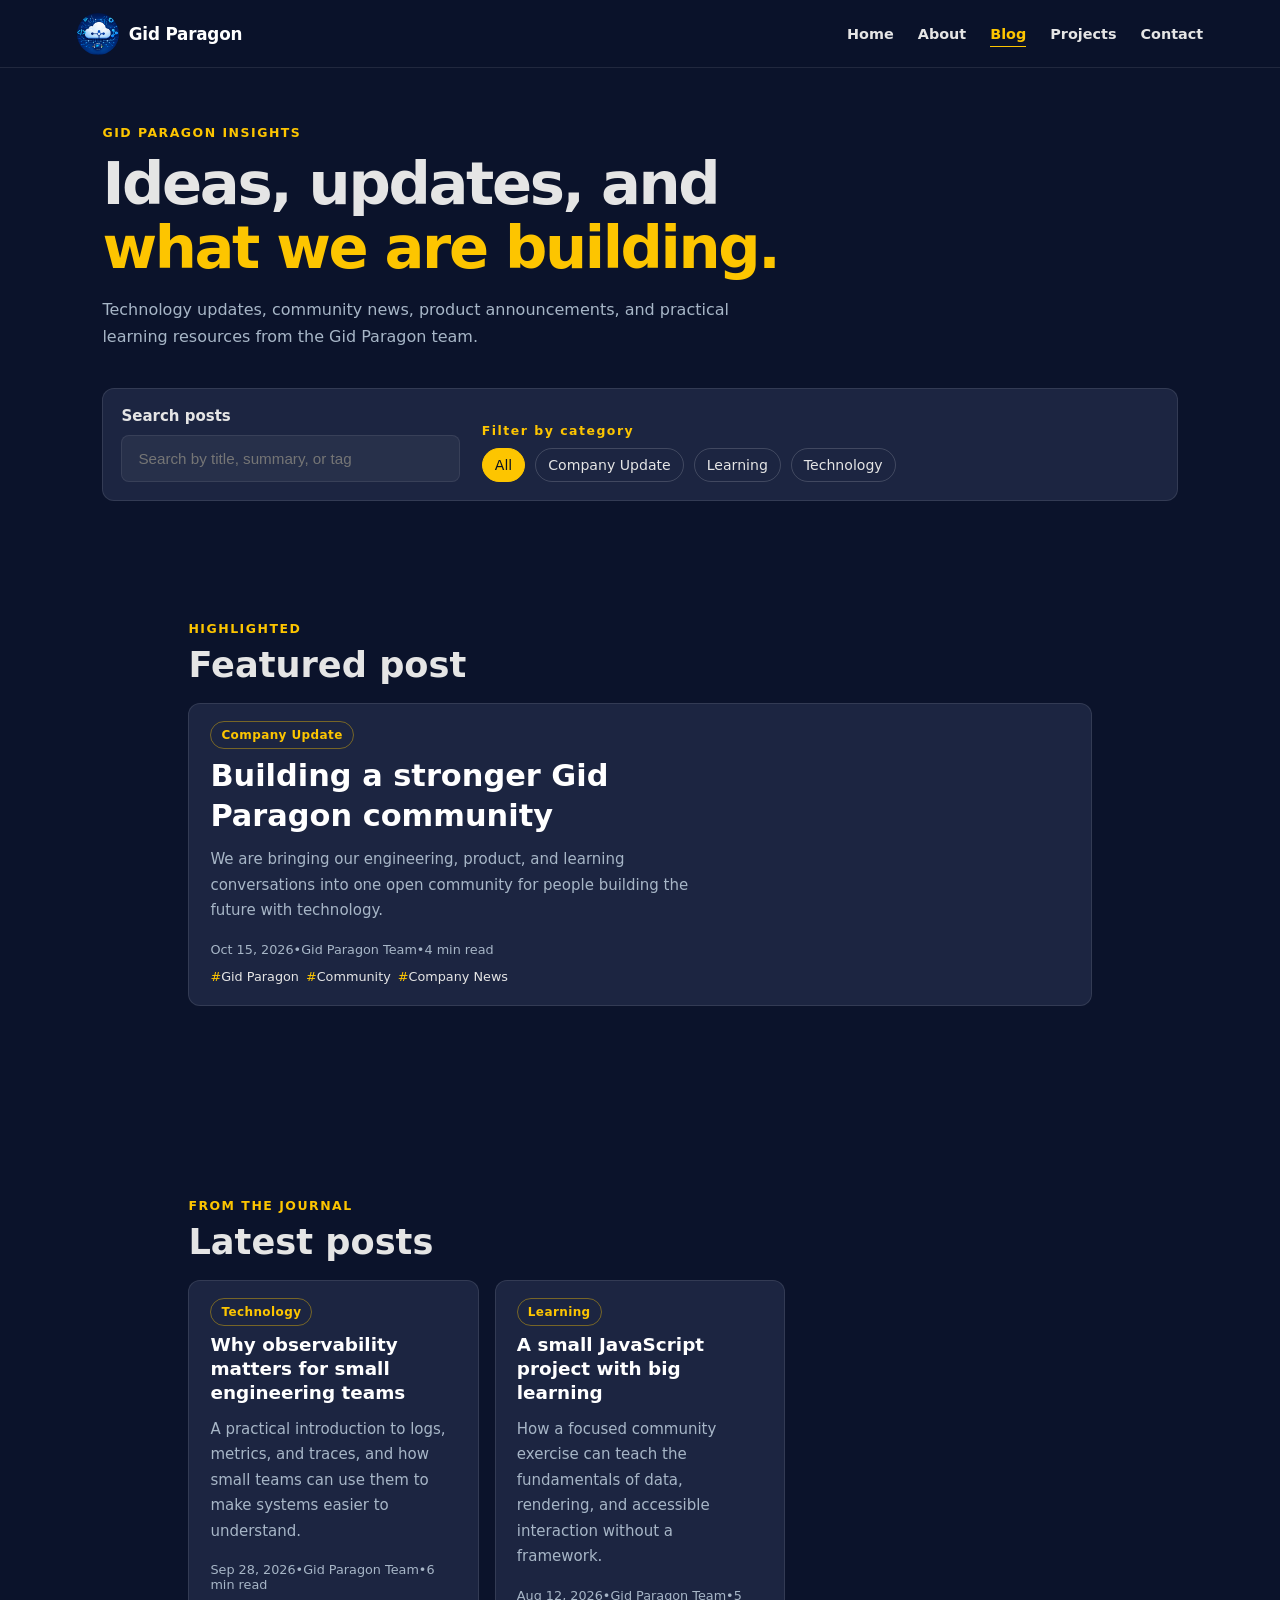
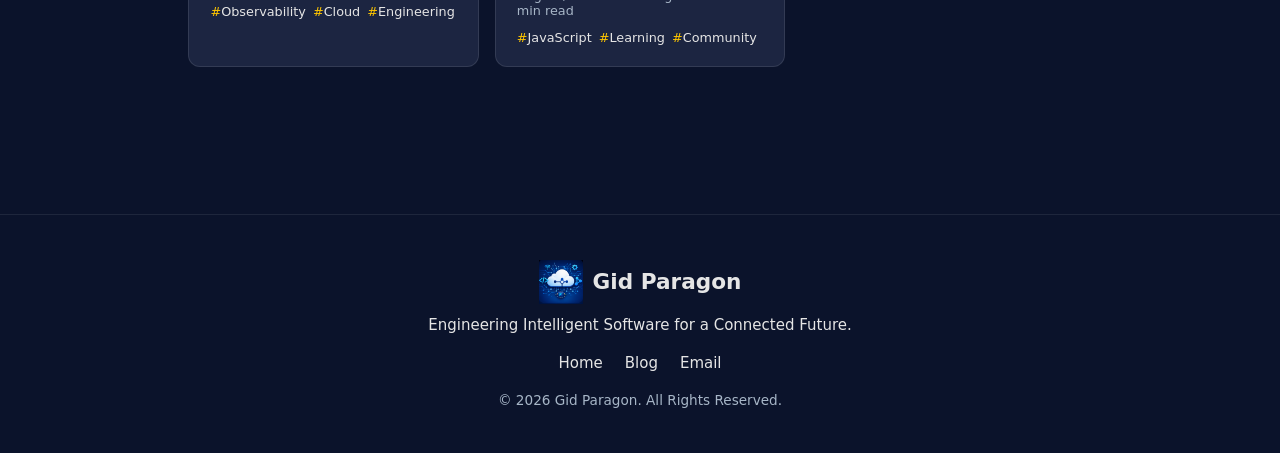
==== blog.html @ 224b21d1 "added ChainDev html file" ====
<!DOCTYPE html>
<html lang="en">
<head>
    <meta charset="UTF-8">
    <meta name="viewport" content="width=device-width, initial-scale=1.0">
    <meta name="description" content="Technology updates, community news, product announcements, and learning resources from Gid Paragon.">
    <meta name="theme-color" content="#0B132B">
    <title>Blog | Gid Paragon</title>
    <link rel="icon" href="Images/gidparagon.png">
    <link rel="stylesheet" href="style.css">
    <link rel="stylesheet" href="blog.css">
</head>
<body>
    <nav aria-label="Main navigation">
        <a href="index.html" class="logo">
            <img src="Images/gidparagon.png" alt="Gid Paragon logo">
            <span>Gid Paragon</span>
        </a>
        <ul id="nav-links">
            <li><a href="index.html#home">Home</a></li>
            <li><a href="index.html#about">About</a></li>
            <li><a href="blog.html" class="active" aria-current="page">Blog</a></li>
            <li><a href="index.html#products">Projects</a></li>
            <li><a href="index.html#contact">Contact</a></li>
        </ul>
        <button id="menu" type="button" aria-controls="nav-links" aria-expanded="false" aria-label="Open navigation menu">☰</button>
    </nav>

    <main class="blog-page">
        <header class="blog-hero">
            <p class="blog-eyebrow">GID PARAGON INSIGHTS</p>
            <h1>Ideas, updates, and <span>what we are building.</span></h1>
            <p>Technology updates, community news, product announcements, and practical learning resources from the Gid Paragon team.</p>
        </header>

        <section class="blog-toolbar" aria-label="Blog filters">
            <div class="search-wrap">
                <label for="post-search">Search posts</label>
                <input id="post-search" type="search" placeholder="Search by title, summary, or tag" autocomplete="off">
            </div>
            <div>
                <p class="filter-label">Filter by category</p>
                <div id="category-filters" class="category-filters" aria-label="Post categories"></div>
            </div>
        </section>

        <section id="featured-section" class="featured-section" aria-labelledby="featured-heading" hidden>
            <div class="section-heading">
                <p class="blog-eyebrow">HIGHLIGHTED</p>
                <h2 id="featured-heading">Featured post</h2>
            </div>
            <div id="featured-post"></div>
        </section>

        <section id="listing-view" aria-labelledby="posts-heading">
            <div class="section-heading">
                <p class="blog-eyebrow">FROM THE JOURNAL</p>
                <h2 id="posts-heading">Latest posts</h2>
            </div>
            <div id="post-list" class="post-grid" aria-live="polite"></div>
            <p id="empty-state" class="empty-state" hidden>No posts match your search. Try a different term or category.</p>
            <p id="load-error" class="empty-state" hidden>We could not load the blog posts right now. Please refresh the page and try again.</p>
        </section>

        <article id="post-view" class="post-view" aria-live="polite" hidden></article>
    </main>

    <footer>
        <div class="footer-logo">
            <img src="Images/gidparagon.png" alt="Gid Paragon">
            <h2>Gid Paragon</h2>
        </div>
        <p>Engineering Intelligent Software for a Connected Future.</p>
        <div class="footer-links">
            <a href="index.html">Home</a>
            <a href="blog.html">Blog</a>
            <a href="mailto:example@gmail.com">Email</a>
        </div>
        <p class="copyright">© 2026 Gid Paragon. All Rights Reserved.</p>
    </footer>

    <script src="blog.js" defer></script>
</body>
</html>
---- style.css ----
/* =====================================================
   GID PARAGON WEBSITE V2.0
   Modern Software Company Theme
===================================================== */
        /* ==========================
        ROOT VARIABLES
========================== */
        
         :root {
            --bg: #0B132B;
            --bg2: #101B31;
            --card: #1C2541;
            --primary: #3FA9F5;
            --secondary: #FDC500;
            --white: #ffffff;
            --text: #E5E5E5;
            --muted: #A7B6C7;
            --radius: 12px;
            --shadow: 0 10px 24px rgba(0, 0, 0, .18);
        }
        /* ==========================
        RESET
========================== */
        
        * {
            margin: 0;
            padding: 0;
            box-sizing: border-box;
        }
        
        html {
            scroll-behavior: smooth;
        }
        
        body {
            font-family: system-ui, -apple-system, BlinkMacSystemFont, "Segoe UI", sans-serif;
            background: var(--bg);
            color: var(--text);
            overflow-x: hidden;
        }
        /* ==========================
        NAVBAR
========================== */
        
        nav {
            position: fixed;
            top: 0;
            left: 0;
            width: 100%;
            display: flex;
            justify-content: space-between;
            align-items: center;
            padding: 18px 8%;
            background: rgba(8, 17, 32, .72);
            border-bottom: 1px solid rgba(255, 255, 255, .08);
            z-index: 1000;
            transition: .4s;
            height: 30px;
        }
        
        .logo {
            display: flex;
            align-items: center;
            gap: 15px;
            text-decoration: none;
        }
        
        .logo img {
            width: 60px;
            height: 60px;
            border-radius: 50%;
        }
        
        .logo span {
            font-size: 1.35rem;
            font-weight: 800;
            color: var(--white);
        }
        
        #nav-links {
            display: flex;
            gap: 35px;
            list-style: none;
        }
        
        #nav-links a {
            text-decoration: none;
            color: var(--text);
            font-weight: 600;
            transition: .25s;
            position: relative;
        }
        
        #nav-links a::after {
            content: "";
            position: absolute;
            left: 0;
            bottom: -7px;
            width: 0;
            height: 2px;
            background: var(--secondary);
            transition: .35s;
        }
        
        #nav-links a:hover {
            color: var(--secondary);
        }
        
        #nav-links a:hover::after {
            width: 100%;
        }
        
        #menu {
            display: none;
            font-size: 32px;
            cursor: pointer;
            color: white;
        }
        /* ==========================
        HERO
========================== */
        
        .hero {
            min-height: 100vh;
            display: flex;
            justify-content: space-between;
            align-items: center;
            padding: 140px 8% 80px;
            gap: 60px;
            will-change: transform;
        }
        
        .hero-content {
            flex: 1;
        }
        
        .hero-tag {
            display: inline-block;
            padding: 10px 20px;
            background: #3FA9F520;
            border: 1px solid #3FA9F555;
            border-radius: 40px;
            font-size: .82rem;
            font-weight: 700;
            letter-spacing: 1px;
            margin-bottom: 25px;
            color: var(--primary);
        }
        
        .hero h1 {
            font-size: 4rem;
            line-height: 1.1;
            font-weight: 900;
            margin-bottom: 20px;
        }
        
        .hero h1 span {
            display: block;
            color: var(--secondary);
        }
        
        .hero p {
            font-size: 1.1rem;
            color: var(--muted);
            max-width: 650px;
            margin-bottom: 35px;
            line-height: 1.8;
        }
        /* Typing */
        
        .typing-box {
            height: 36px;
            font-size: 1.1rem;
            font-weight: 700;
            color: var(--primary);
            margin-bottom: 40px;
        }
        /* Buttons */
        
        .hero-buttons {
            display: flex;
            gap: 15px;
            flex-wrap: wrap;
            justify-content: center;
        }
        
        .primary-btn {
            display: inline-block;
            padding: 15px 32px;
            background: var(--secondary);
            color: #000;
            text-decoration: none;
            font-weight: 700;
            border-radius: 50px;
            transition: .25s;
        }
        
        .primary-btn:hover {
            transform: translateY(-4px);
            box-shadow: 0 15px 35px rgba(253, 197, 0, .35);
        }
        
        .secondary-btn {
            display: inline-block;
            padding: 15px 32px;
            border: 2px solid var(--primary);
            border-radius: 50px;
            text-decoration: none;
            font-weight: 700;
            color: var(--primary);
            transition: .25s;
        }
        
        .secondary-btn:hover {
            background: var(--primary);
            color: white;
        }
        /* Hero Cards */
        
        .hero-cards {
            display: grid;
            gap: 25px;
            width: 350px;
        }
        
        .floating-card {
            background: rgba(255, 255, 255, .05);
            -webkit-backdrop-filter: blur(6px);
            backdrop-filter: blur(6px);
            padding: 28px;
            border-radius: 20px;
            border: 1px solid rgba(255, 255, 255, .08);
            box-shadow: var(--shadow);
            transition: .25s;
            will-change: transform;
        }
        
        .floating-card:hover {
            transform: translateY(-8px);
            border-color: var(--secondary);
        }
        
        .floating-card h3 {
            margin-bottom: 12px;
            font-size: 1.15rem;
            color: var(--secondary);
        }
        
        .floating-card p {
            margin: 0;
            font-size: .95rem;
            line-height: 1.7;
        }
        /* =====================================================
        COMMON SECTIONS
===================================================== */
        
        section {
            padding: 100px 8%;
        }
        
        .section-header {
            max-width: 800px;
            margin: 0 auto 70px;
            text-align: center;
        }
        
        .section-tag {
            display: inline-block;
            padding: 8px 18px;
            border-radius: 40px;
            background: #3FA9F520;
            border: 1px solid #3FA9F555;
            color: var(--primary);
            font-size: .82rem;
            font-weight: 700;
            letter-spacing: 1px;
            margin-bottom: 18px;
        }
        
        .section-header h2 {
            font-size: 3rem;
            margin-bottom: 20px;
            font-weight: 800;
        }
        
        .section-header p {
            font-size: 1.05rem;
            line-height: 1.8;
            color: var(--muted);
        }
        /* =====================================================
            TECHNOLOGY STRIP
    ===================================================== */
        
        .technologies {
            overflow: hidden;
            padding-top: 50px;
            padding-bottom: 50px;
        }
        
        .tech-scroll {
            display: flex;
            gap: 20px;
            width: max-content;
        }
        
        .tech-scroll span {
            padding: 14px 28px;
            background: rgba(255, 255, 255, .05);
            border: 1px solid rgba(255, 255, 255, .08);
            border-radius: 50px;
            font-weight: 600;
            white-space: nowrap;
            transition: .3s;
        }
        
        .tech-scroll span:hover {
            background: var(--primary);
            color: white;
            transform: translateY(-5px);
        }
        
        /* =====================================================
            ABOUT
    ===================================================== */
        
        .about-grid {
            display: grid;
            grid-template-columns: 1fr 1fr;
            gap: 80px;
            align-items: center;
        }
        
        .about-text h3 {
            font-size: 2rem;
            margin-bottom: 25px;
            color: var(--secondary);
        }
        
        .about-text p {
            margin-bottom: 20px;
            line-height: 1.9;
            color: var(--muted);
        }
        /* =====================================================
            EXPERTISE ORBIT
    ===================================================== */
        
        .about-circle {
            position: relative;
            width: 500px;
            height: 500px;
            margin: auto;
            border: 2px dashed rgba(255, 255, 255, .12);
            border-radius: 50%;
            animation: none;
        }
        
        .center-logo {
            position: absolute;
            top: 50%;
            left: 50%;
            transform: translate(-50%, -50%);
            width: 130px;
            height: 130px;
            border-radius: 50%;
            background: #102040;
            display: flex;
            justify-content: center;
            align-items: center;
            box-shadow: 0 0 25px rgba(63, 169, 245, .18);
        }
        
        .center-logo img {
            width: 85px;
        }
        
        .orbit {
            position: absolute;
            width: 170px;
            padding: 14px;
            text-align: center;
            background: rgba(255, 255, 255, .06);
            -webkit-backdrop-filter: blur(6px);
            backdrop-filter: blur(6px);
            border-radius: 16px;
            border: 1px solid rgba(255, 255, 255, .08);
            font-weight: 600;
            transition: .25s;
            will-change: transform;
        }
        
        .orbit:hover {
            background: var(--primary);
            transform: scale(1.08);
            color: white;
        }
        /* Positions */
        
        .top {
            top: -25px;
            left: 50%;
            transform: translateX(-50%);
        }
        
        .right {
            right: -60px;
            top: 50%;
            transform: translateY(-50%);
        }
        
        .bottom {
            bottom: -25px;
            left: 50%;
            transform: translateX(-50%);
        }
        
        .left {
            left: -60px;
            top: 50%;
            transform: translateY(-50%);
        }
        
        .top-left {
            left: -10px;
            top: 70px;
        }
        
        .bottom-right {
            right: -10px;
            bottom: 70px;
        }
        /* =====================================================
            WHY SECTION
    ===================================================== */
        
        .why-grid {
            display: grid;
            grid-template-columns: repeat(auto-fit, minmax(250px, 1fr));
            gap: 30px;
        }
        
        .why-card {
            background: rgba(255, 255, 255, .05);
            -webkit-backdrop-filter: blur(8px);
            backdrop-filter: blur(8px);
            border-radius: 22px;
            padding: 35px;
            transition: .25s;
            border: 1px solid rgba(255, 255, 255, .08);
        }
        
        .why-card:hover {
            transform: translateY(-10px);
            border-color: var(--secondary);
        }
        
        .icon {
            font-size: 3rem;
            margin-bottom: 20px;
        }
        
        .why-card h3 {
            margin-bottom: 15px;
            font-size: 1.3rem;
        }
        
        .why-card p {
            line-height: 1.8;
            color: var(--muted);
        }
        /* =====================================================
        SERVICES
===================================================== */
        
        .services-grid {
            display: grid;
            grid-template-columns: repeat(auto-fit, minmax(300px, 1fr));
            gap: 30px;
        }
        
        .service-card {
            background: rgba(255, 255, 255, .05);
            -webkit-backdrop-filter: blur(8px);
            backdrop-filter: blur(8px);
            padding: 35px;
            border: 1px solid rgba(255, 255, 255, .08);
            transition: .25s;
            position: relative;
            overflow: hidden;
            will-change: transform;
        }
        
        .service-card::before {
            content: "";
            position: absolute;
            top: 0;
            left: 0;
            width: 100%;
            height: 4px;
            background: linear-gradient(90deg, var(--primary), var(--secondary));
            transform: scaleX(0);
            transition: .4s;
        }
        
        .service-card:hover::before {
            transform: scaleX(1);
        }
        
        .service-card:hover {
            transform: translateY(-12px);
            box-shadow: var(--shadow);
        }
        
        .service-icon {
            font-size: 3rem;
            margin-bottom: 20px;
        }
        
        .service-card h3 {
            margin-bottom: 18px;
            font-size: 1.4rem;
            color: var(--secondary);
        }
        
        .service-card p {
            color: var(--muted);
            line-height: 1.8;
        }
        /* =====================================================
        PRODUCTS
===================================================== */
        
        .project-grid {
            display: flex;
            flex-wrap: wrap;
            justify-content: center;
            gap: 28px;
            margin-top: 50px;
        }
        
        .product-card {
            flex: 0 0 calc(25% - 21px);
            max-width: calc(25% - 21px);
            background: rgba(255, 255, 255, .05);
            -webkit-backdrop-filter: blur(8px);
            backdrop-filter: blur(8px);
            border-radius: 22px;
            border: 1px solid rgba(255, 255, 255, .08);
            transition: .25s;
            cursor: pointer;
            will-change: transform;
        }
        
        .product-card:hover {
            transform: translateY(-12px);
            border-color: var(--secondary);
            box-shadow: var(--shadow);
        }
        
        .product-card h3 {
            font-size: 1.45rem;
            margin-bottom: 15px;
            color: var(--secondary);
        }
        
        .product-card p {
            line-height: 1.8;
            color: var(--muted);
        }
        /* =====================================================
        CTA
===================================================== */
        
        .cta-section {
            padding: 120px 8%;
        }
        
        .cta-box {
            background: linear-gradient(135deg, #102040, #172B4D);
            padding: 70px;
            border-radius: 30px;
            text-align: center;
            box-shadow: var(--shadow);
        }
        
        .cta-box h2 {
            font-size: 3rem;
            margin: 20px 0;
        }
        
        .cta-box p {
            max-width: 750px;
            margin: auto;
            margin-bottom: 40px;
            color: var(--muted);
            line-height: 1.9;
        }
        /* =====================================================
        CONTACT
===================================================== */
        
        form {
            max-width: 750px;
            margin: auto;
            display: flex;
            flex-direction: column;
            gap: 20px;
        }
        
        input,
        textarea {
            background: rgba(255, 255, 255, .05);
            border: 1px solid rgba(255, 255, 255, .08);
            padding: 18px;
            border-radius: 16px;
            font-size: 1rem;
            color: white;
            outline: none;
            transition: .3s;
        }
        
        input:focus,
        textarea:focus {
            border-color: var(--primary);
            box-shadow: 0 0 20px rgba(63, 169, 245, .2);
        }
        
        button {
            padding: 18px;
            border: none;
            border-radius: 50px;
            background: var(--secondary);
            font-size: 1rem;
            font-weight: 700;
            cursor: pointer;
            transition: .25s;
        }
        
        button:hover {
            transform: translateY(-4px);
        }
        /* =====================================================
        FOOTER
===================================================== */
        
        footer {
            padding: 70px 8%;
            margin-top: 80px;
            border-top: 1px solid rgba(255, 255, 255, .08);
            text-align: center;
        }
        
        .footer-logo {
            display: flex;
            justify-content: center;
            align-items: center;
            gap: 18px;
            margin-bottom: 20px;
        }
        
        .footer-logo img {
            width: 70px;
            height: 70px;
        }
        
        .footer-logo h2 {
            font-size: 2rem;
        }
        
        .footer-links {
            display: flex;
            justify-content: center;
            gap: 35px;
            margin: 30px 0;
            flex-wrap: wrap;
        }
        
        .footer-links a {
            text-decoration: none;
            color: var(--text);
            transition: .3s;
        }
        
        .footer-links a:hover {
            color: var(--secondary);
        }
        
        .copyright {
            margin-top: 25px;
            color: var(--muted);
        }
        /* =====================================================
        MOBILE
===================================================== */
        
        @media(max-width:1100px) {
            .hero {
                flex-direction: column;
                text-align: center;
            }
            .hero-cards {
                width: 100%;
                max-width: 450px;
            }
            .about-grid {
                grid-template-columns: 1fr;
            }
            .about-circle {
                transform: scale(.9);
            }
            .product-card {
                flex: 0 0 calc(50% - 18px);
                max-width: calc(50% - 18px);
            }
        }
        
        @media(max-width:768px) {
            #menu {
                display: block;
            }
            #nav-links {
                position: fixed;
                top: 90px;
                right: -100%;
                width: 280px;
                background: #081120;
                padding: 40px;
                display: flex;
                flex-direction: column;
                gap: 25px;
                transition: .4s;
                height: 100vh;
            }
            #nav-links.show {
                right: 0;
            }
            .hero h1 {
                font-size: 2.6rem;
            }
            .section-header h2 {
                font-size: 2.2rem;
            }
            .about-circle {
                width: 340px;
                height: 340px;
            }
            .orbit {
                width: 120px;
                font-size: .8rem;
                padding: 10px;
            }
            .product-card {
                flex: 0 0 100%;
                max-width: 100%;
            }
            .cta-box {
                padding: 45px 25px;
            }
            .cta-box h2 {
                font-size: 2rem;
            }
        }
        
        @media(max-width:480px) {
            .hero {
                padding-top: 120px;
            }
            .hero-buttons {
                flex-direction: column;
            }
            .primary-btn,
            .secondary-btn {
                width: 100%;
                text-align: center;
            }
            .logo img {
                width: 50px;
                height: 50px;
            }
            .logo span {
                font-size: 1.1rem;
            }
            .about-circle {
                transform: scale(.75);
                margin-left: -25px;
            }
            #tech-stack {
                display: flex;
                justify-content: center;
                border-bottom: 15px;
            }
        }
        
        #nav-links a.active {
            color: var(--secondary);
        }
        
        #nav-links a.active::after {
            width: 100%;
        }
        
        @media (prefers-reduced-motion: reduce) {
            *,
            *::before,
            *::after {
                animation: none !important;
                transition: none !important;
                scroll-behavior: auto !important;
            }
        }

/* =====================================================
   VISUAL REFINEMENT
   Compact spacing, quiet surfaces, and purposeful motion.
===================================================== */

body {
    background: var(--bg);
    font-size: 15px;
}

.bg-animation {
    display: none;
}

nav {
    height: auto;
    min-height: 68px;
    padding: 10px 6%;
    background: rgba(11, 19, 43, .96);
    border-bottom-color: rgba(229, 229, 229, .1);
    transition: background-color .2s ease, box-shadow .2s ease;
}

nav.scrolled {
    background: rgba(11, 19, 43, .98);
    box-shadow: 0 8px 22px rgba(0, 0, 0, .18);
}

.logo {
    gap: 10px;
}

.logo img {
    width: 42px;
    height: 42px;
}

.logo span {
    font-size: 1.05rem;
    letter-spacing: -.2px;
}

#nav-links {
    gap: 24px;
}

#nav-links a {
    font-size: .9rem;
    font-weight: 600;
}

#nav-links a::after {
    bottom: -5px;
    height: 1px;
    transition: width .2s ease;
}

#menu {
    font-size: 26px;
    line-height: 1;
}

.hero {
    min-height: 680px;
    padding: 132px 8% 72px;
    gap: 42px;
}

.hero h1 {
    max-width: 700px;
    font-size: clamp(2.5rem, 5vw, 4rem);
    letter-spacing: -.04em;
}

.hero p {
    max-width: 590px;
    margin-bottom: 26px;
    font-size: 1rem;
    line-height: 1.7;
}

.hero-tag,
.section-tag {
    padding: 7px 12px;
    margin-bottom: 16px;
    border-radius: 999px;
    font-size: .72rem;
    letter-spacing: 1px;
}

.typing-box {
    height: 26px;
    margin-bottom: 24px;
    font-size: .95rem;
}

.hero-buttons {
    justify-content: flex-start;
}

.primary-btn,
.secondary-btn {
    padding: 11px 20px;
    border-radius: 8px;
    font-size: .9rem;
}

.primary-btn:hover,
.secondary-btn:hover,
button:hover {
    transform: none;
}

.hero-cards {
    width: 305px;
    gap: 12px;
}

.floating-card,
.why-card,
.service-card,
.product-card {
    background: var(--card);
    border: 1px solid rgba(229, 229, 229, .1);
    border-radius: var(--radius);
    box-shadow: none;
    -webkit-backdrop-filter: none;
    backdrop-filter: none;
}

.floating-card {
    padding: 19px;
}

.floating-card h3 {
    margin-bottom: 7px;
    font-size: 1rem;
}

.floating-card p,
.why-card p,
.service-card p,
.product-card p {
    font-size: .9rem;
    line-height: 1.6;
}

section {
    padding: 72px 8%;
}

.section-header {
    max-width: 680px;
    margin-bottom: 42px;
}

.section-header h2 {
    margin-bottom: 14px;
    font-size: clamp(2rem, 4vw, 2.75rem);
    letter-spacing: -.03em;
}

.section-header p {
    font-size: .98rem;
    line-height: 1.7;
}

.technologies {
    padding-top: 28px;
    padding-bottom: 28px;
    border-top: 1px solid rgba(229, 229, 229, .08);
    border-bottom: 1px solid rgba(229, 229, 229, .08);
}

.tech-scroll {
    width: auto;
    justify-content: center;
    flex-wrap: wrap;
    gap: 8px;
    animation: none;
}

.tech-scroll span {
    padding: 7px 11px;
    border-radius: 6px;
    color: var(--muted);
    font-size: .8rem;
}

.tech-scroll span:hover {
    transform: none;
    background: var(--card);
    color: var(--secondary);
}

.about-grid {
    gap: 56px;
}

.about-text h3 {
    margin-bottom: 16px;
    font-size: 1.6rem;
}

.about-text p {
    margin-bottom: 15px;
    font-size: .95rem;
    line-height: 1.7;
}

.about-circle {
    width: 390px;
    height: 390px;
    border-width: 1px;
}

.center-logo {
    width: 96px;
    height: 96px;
    box-shadow: 0 0 25px rgba(63, 169, 245, .18);
    animation: none;
}

.center-logo img {
    width: 62px;
}

.orbit {
    width: 138px;
    padding: 10px;
    border-radius: 9px;
    background: var(--card);
    font-size: .82rem;
}

.right {
    right: -45px;
}

.left {
    left: -45px;
}

.top,
.bottom {
    left: 50%;
}

.why-grid,
.services-grid {
    gap: 16px;
}

.why-card,
.service-card {
    padding: 23px;
    transition: border-color .2s ease, background-color .2s ease;
}

.why-card:hover,
.service-card:hover {
    transform: none;
    border-color: rgba(253, 197, 0, .6);
    box-shadow: none;
}

.icon,
.service-icon {
    margin-bottom: 13px;
    font-size: 1.8rem;
}

.why-card h3,
.service-card h3,
.product-card h3 {
    margin-bottom: 9px;
    font-size: 1.05rem;
}

.service-card::before {
    height: 2px;
    transition: transform .2s ease;
}

.project-grid {
    gap: 16px;
    margin-top: 30px;
}

.product-card {
    padding: 23px;
    transition: border-color .2s ease;
}

.product-card:hover {
    transform: none;
    border-color: rgba(253, 197, 0, .6);
    box-shadow: none;
}

.cta-section {
    padding: 72px 8%;
}

.cta-box {
    padding: 46px 30px;
    border-radius: var(--radius);
    box-shadow: none;
}

.cta-box h2 {
    margin: 14px 0;
    font-size: clamp(1.8rem, 4vw, 2.7rem);
}

.cta-box p {
    margin-bottom: 26px;
    line-height: 1.7;
}

form {
    max-width: 650px;
    gap: 13px;
}

input,
textarea {
    padding: 13px 14px;
    border-radius: 8px;
    font-size: .95rem;
}

button {
    padding: 12px 18px;
    font-size: .9rem;
}

footer {
    padding: 45px 8%;
    margin-top: 35px;
}

.footer-logo {
    gap: 10px;
    margin-bottom: 12px;
}

.footer-logo img {
    width: 44px;
    height: 44px;
}

.footer-logo h2 {
    font-size: 1.35rem;
}

.footer-links {
    gap: 22px;
    margin: 20px 0;
}

.copyright {
    margin-top: 18px;
    font-size: .85rem;
}

@media (max-width: 1100px) {
    .hero {
            min-height: auto;
    }
    .about-circle {
            transform: scale(.9);
    }
}

@media (max-width: 768px) {
    nav {
            min-height: 62px;
            padding: 9px 6%;
    }
    #nav-links {
            top: 62px;
            width: 240px;
            height: auto;
            min-height: calc(100vh - 62px);
            padding: 26px;
            gap: 20px;
            background: var(--bg);
            border-left: 1px solid rgba(229, 229, 229, .1);
    }
    .hero {
            padding-top: 112px;
            padding-bottom: 60px;
            text-align: left;
    }
    .hero-buttons {
            justify-content: flex-start;
    }
    .hero-cards {
            max-width: 100%;
    }
    .about-circle {
            width: 300px;
            height: 300px;
            transform: scale(.85);
    }
    .orbit {
            width: 120px;
            font-size: .75rem;
    }
    .right {
            right: -38px;
    }
    .left {
            left: -38px;
    }
}

@media (prefers-reduced-motion: reduce) {
    html {
            scroll-behavior: auto;
    }
}
---- blog.css ----
/* Blog-specific layout and components. Global colors, reset, navigation, and footer come from style.css. */

#menu {
    padding: 0;
    border: 0;
    border-radius: 0;
    background: transparent;
}

#menu:hover,
#menu:focus-visible {
    transform: none;
    background: transparent;
}

.blog-page {
    width: min(1120px, 84%);
    margin: 0 auto;
    padding: 150px 0 40px;
}

.blog-hero {
    max-width: 780px;
    margin-bottom: 55px;
}

.blog-eyebrow,
.filter-label {
    color: var(--secondary, #FDC500);
    font-size: .78rem;
    font-weight: 800;
    letter-spacing: 1.5px;
}

.blog-hero h1 {
    margin: 14px 0 20px;
    font-size: clamp(2.4rem, 6vw, 4.6rem);
    line-height: 1.08;
}

.blog-hero h1 span {
    color: var(--secondary, #FDC500);
}

.blog-hero > p:last-child {
    max-width: 680px;
    color: var(--muted, #A7B6C7);
    font-size: 1.08rem;
    line-height: 1.8;
}

.blog-toolbar {
    display: grid;
    grid-template-columns: minmax(240px, 1fr) 2fr;
    gap: 28px;
    align-items: end;
    margin-bottom: 65px;
    padding: 24px;
    background: rgba(28, 37, 65, .72);
    border: 1px solid rgba(255, 255, 255, .1);
    border-radius: var(--radius, 18px);
}

.search-wrap label {
    display: block;
    margin-bottom: 10px;
    font-weight: 700;
}

.search-wrap input {
    width: 100%;
    min-height: 52px;
    padding: 14px 16px;
}

.filter-label {
    margin-bottom: 10px;
}

.category-filters {
    display: flex;
    flex-wrap: wrap;
    gap: 10px;
}

.category-button {
    padding: 10px 15px;
    border: 1px solid rgba(255, 255, 255, .16);
    border-radius: 999px;
    background: transparent;
    color: var(--text, #E5E5E5);
    font: inherit;
    font-size: .88rem;
}

.category-button:hover,
.category-button[aria-pressed="true"] {
    border-color: var(--secondary, #FDC500);
    background: var(--secondary, #FDC500);
    color: #081120;
}

.section-heading {
    margin-bottom: 22px;
}

.section-heading h2 {
    margin-top: 8px;
    font-size: clamp(1.8rem, 4vw, 2.6rem);
}

.featured-section {
    margin-bottom: 70px;
}

.post-grid {
    display: grid;
    grid-template-columns: repeat(3, minmax(0, 1fr));
    gap: 24px;
}

.post-card,
.featured-card {
    display: flex;
    flex-direction: column;
    height: 100%;
    padding: 26px;
    background: #1C2541;
    border: 1px solid rgba(255, 255, 255, .1);
    border-radius: var(--radius, 18px);
    box-shadow: var(--shadow, 0 8px 20px rgba(0, 0, 0, .25));
}

.post-card {
    cursor: pointer;
    text-align: left;
    transition: transform .25s, border-color .25s;
}

.post-card:hover,
.post-card:focus-visible {
    transform: translateY(-5px);
    border-color: var(--secondary, #FDC500);
}

.featured-card {
    display: grid;
    grid-template-columns: minmax(0, 1.25fr) minmax(240px, .75fr);
    gap: 28px;
}

.card-image {
    width: 100%;
    max-height: 260px;
    object-fit: cover;
    border-radius: 12px;
    margin-bottom: 20px;
}

.featured-card .card-image {
    order: 2;
    height: 100%;
    max-height: 300px;
    margin: 0;
}

.post-card h3,
.featured-card h3 {
    margin: 13px 0 12px;
    color: var(--white, #fff);
    font-size: 1.35rem;
    line-height: 1.3;
}

.featured-card h3 {
    font-size: clamp(1.6rem, 3vw, 2.25rem);
}

.category-badge {
    width: fit-content;
    padding: 6px 10px;
    border: 1px solid rgba(253, 197, 0, .4);
    border-radius: 999px;
    color: var(--secondary, #FDC500);
    font-size: .75rem;
    font-weight: 800;
    letter-spacing: .4px;
}

.post-excerpt,
.post-content p {
    color: var(--muted, #A7B6C7);
    line-height: 1.7;
}

.post-meta {
    display: flex;
    flex-wrap: wrap;
    gap: 8px 15px;
    margin-top: auto;
    padding-top: 22px;
    color: var(--muted, #A7B6C7);
    font-size: .86rem;
}

.post-tags {
    display: flex;
    flex-wrap: wrap;
    gap: 7px;
    margin-top: 16px;
}

.post-tag {
    color: var(--text, #E5E5E5);
    font-size: .8rem;
}

.post-tag::before {
    content: "#";
    color: var(--secondary, #FDC500);
}

.empty-state {
    padding: 35px;
    border: 1px dashed rgba(255, 255, 255, .2);
    border-radius: var(--radius, 18px);
    color: var(--muted, #A7B6C7);
    text-align: center;
}

.post-view {
    max-width: 820px;
    margin: 0 auto;
}

.back-link {
    display: inline-block;
    margin-bottom: 35px;
    color: var(--secondary, #FDC500);
    font-weight: 700;
}

.post-view header h1 {
    margin: 14px 0;
    font-size: clamp(2rem, 5vw, 3.7rem);
    line-height: 1.12;
}

.post-view .post-meta {
    margin: 0 0 25px;
    padding: 0;
}

.post-view .card-image {
    max-height: 430px;
    margin: 15px 0 35px;
}

.post-content {
    display: grid;
    gap: 20px;
}

.post-content h2,
.post-content h3 {
    margin-top: 20px;
    color: var(--white, #fff);
}

.post-content ul {
    padding-left: 24px;
    color: var(--muted, #A7B6C7);
    line-height: 1.8;
}

.post-content pre {
    overflow-x: auto;
    padding: 18px;
    border: 1px solid rgba(255, 255, 255, .12);
    border-radius: 12px;
    background: #081120;
    color: #E5E5E5;
    line-height: 1.6;
}

.share-actions {
    display: flex;
    flex-wrap: wrap;
    gap: 12px;
    margin-top: 40px;
    padding-top: 25px;
    border-top: 1px solid rgba(255, 255, 255, .12);
}

.share-actions button,
.external-link {
    display: inline-block;
    padding: 12px 18px;
    border: 1px solid rgba(255, 255, 255, .18);
    border-radius: 999px;
    background: transparent;
    color: var(--text, #E5E5E5);
    font: inherit;
    font-weight: 700;
    text-decoration: none;
}

.share-actions button:hover,
.share-actions button:focus-visible,
.external-link:hover,
.external-link:focus-visible {
    border-color: var(--secondary, #FDC500);
    color: var(--secondary, #FDC500);
}

@media (max-width: 900px) {
    .post-grid {
        grid-template-columns: repeat(2, minmax(0, 1fr));
    }
}

@media (max-width: 768px) {
    .blog-page {
        width: 88%;
        padding-top: 125px;
    }

    .blog-toolbar,
    .featured-card {
        grid-template-columns: 1fr;
    }

    .featured-card .card-image {
        order: 0;
        max-height: 220px;
    }

    .post-grid {
        grid-template-columns: 1fr;
    }
}

/* Keep the journal aligned with the compact site-wide visual system. */

.blog-page {
    width: min(1080px, 84%);
    padding-top: 125px;
}

.blog-hero {
    max-width: 700px;
    margin-bottom: 38px;
}

.blog-hero h1 {
    margin: 12px 0 16px;
    font-size: clamp(2.2rem, 5vw, 3.7rem);
    letter-spacing: -.04em;
}

.blog-hero > p:last-child {
    font-size: 1rem;
    line-height: 1.7;
}

.blog-toolbar {
    gap: 22px;
    margin-bottom: 48px;
    padding: 18px;
    background: var(--card);
    border-radius: var(--radius);
    box-shadow: none;
}

.search-wrap input {
    min-height: 46px;
}

.category-button {
    padding: 8px 12px;
}

.featured-section {
    margin-bottom: 48px;
}

.section-heading {
    margin-bottom: 18px;
}

.section-heading h2 {
    font-size: clamp(1.65rem, 3vw, 2.2rem);
}

.post-grid {
    gap: 16px;
}

.post-card,
.featured-card {
    padding: 21px;
    border-radius: var(--radius);
    box-shadow: none;
}

.post-card h3,
.featured-card h3 {
    font-size: 1.15rem;
}

.featured-card h3 {
    font-size: clamp(1.4rem, 3vw, 1.9rem);
}

.post-card:hover,
.post-card:focus-visible {
    transform: translateY(-2px);
}

.post-meta {
    gap: 6px 10px;
    padding-top: 18px;
    font-size: .8rem;
}

.post-tags {
    margin-top: 12px;
}

@media (max-width: 768px) {
    .blog-page {
        width: 88%;
        padding-top: 105px;
    }
}
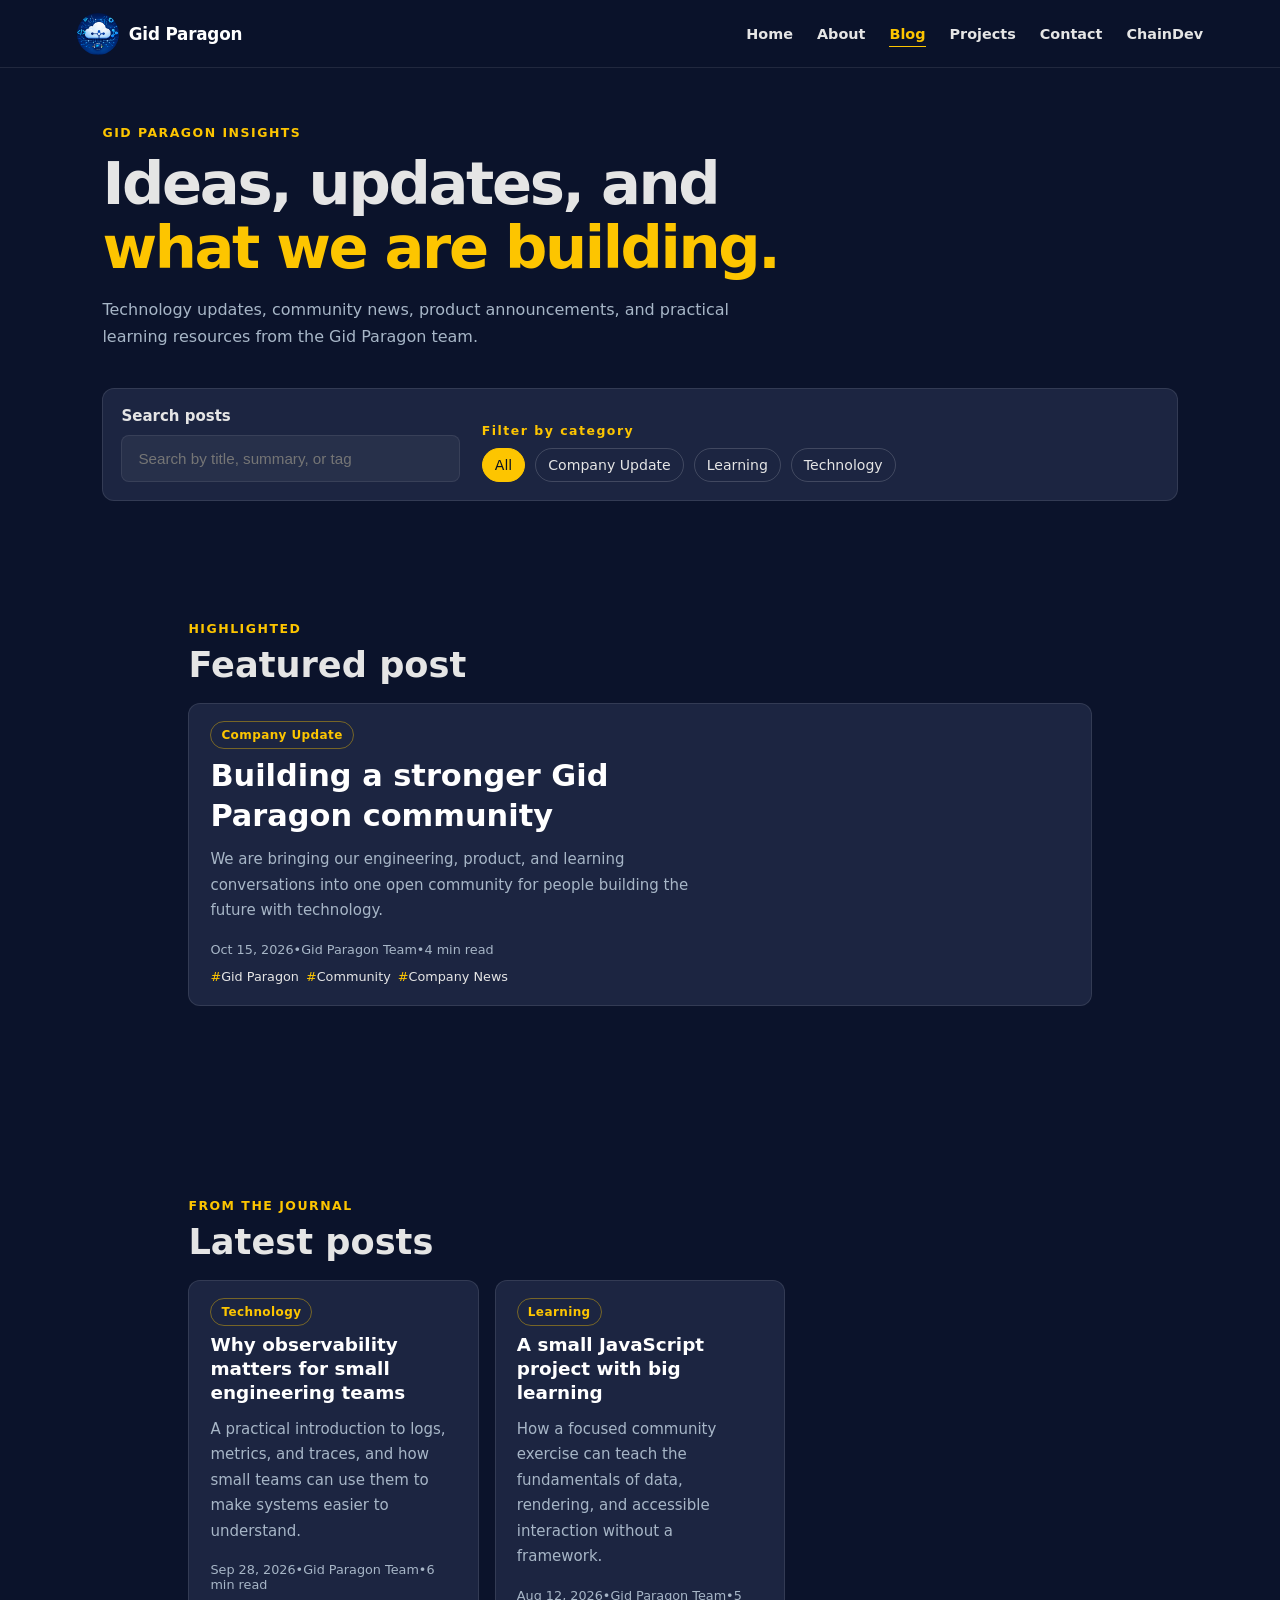
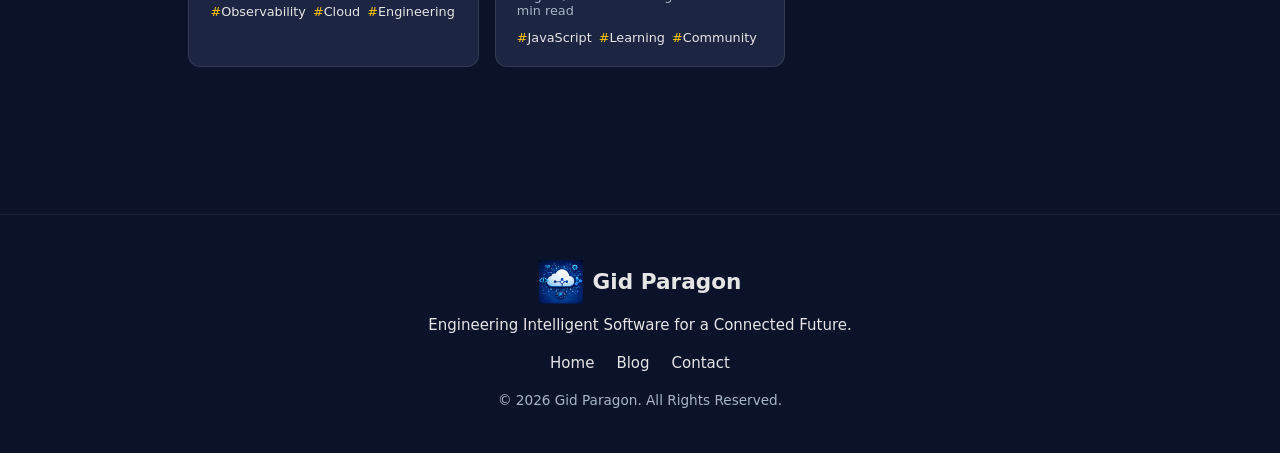
==== commit 25b02db3: "content: draft C# and .NET beginner guide for blog" ====
--- a/blog.html
+++ b/blog.html
@@ -22,6 +22,7 @@
             <li><a href="blog.html" class="active" aria-current="page">Blog</a></li>
             <li><a href="index.html#products">Projects</a></li>
             <li><a href="index.html#contact">Contact</a></li>
+            <li><a href="chaindev.html">ChainDev</a></li>
         </ul>
         <button id="menu" type="button" aria-controls="nav-links" aria-expanded="false" aria-label="Open navigation menu">☰</button>
     </nav>
@@ -74,7 +75,7 @@
         <div class="footer-links">
             <a href="index.html">Home</a>
             <a href="blog.html">Blog</a>
-            <a href="mailto:example@gmail.com">Email</a>
+            <a href="index.html#contact">Contact</a>
         </div>
         <p class="copyright">© 2026 Gid Paragon. All Rights Reserved.</p>
     </footer>
